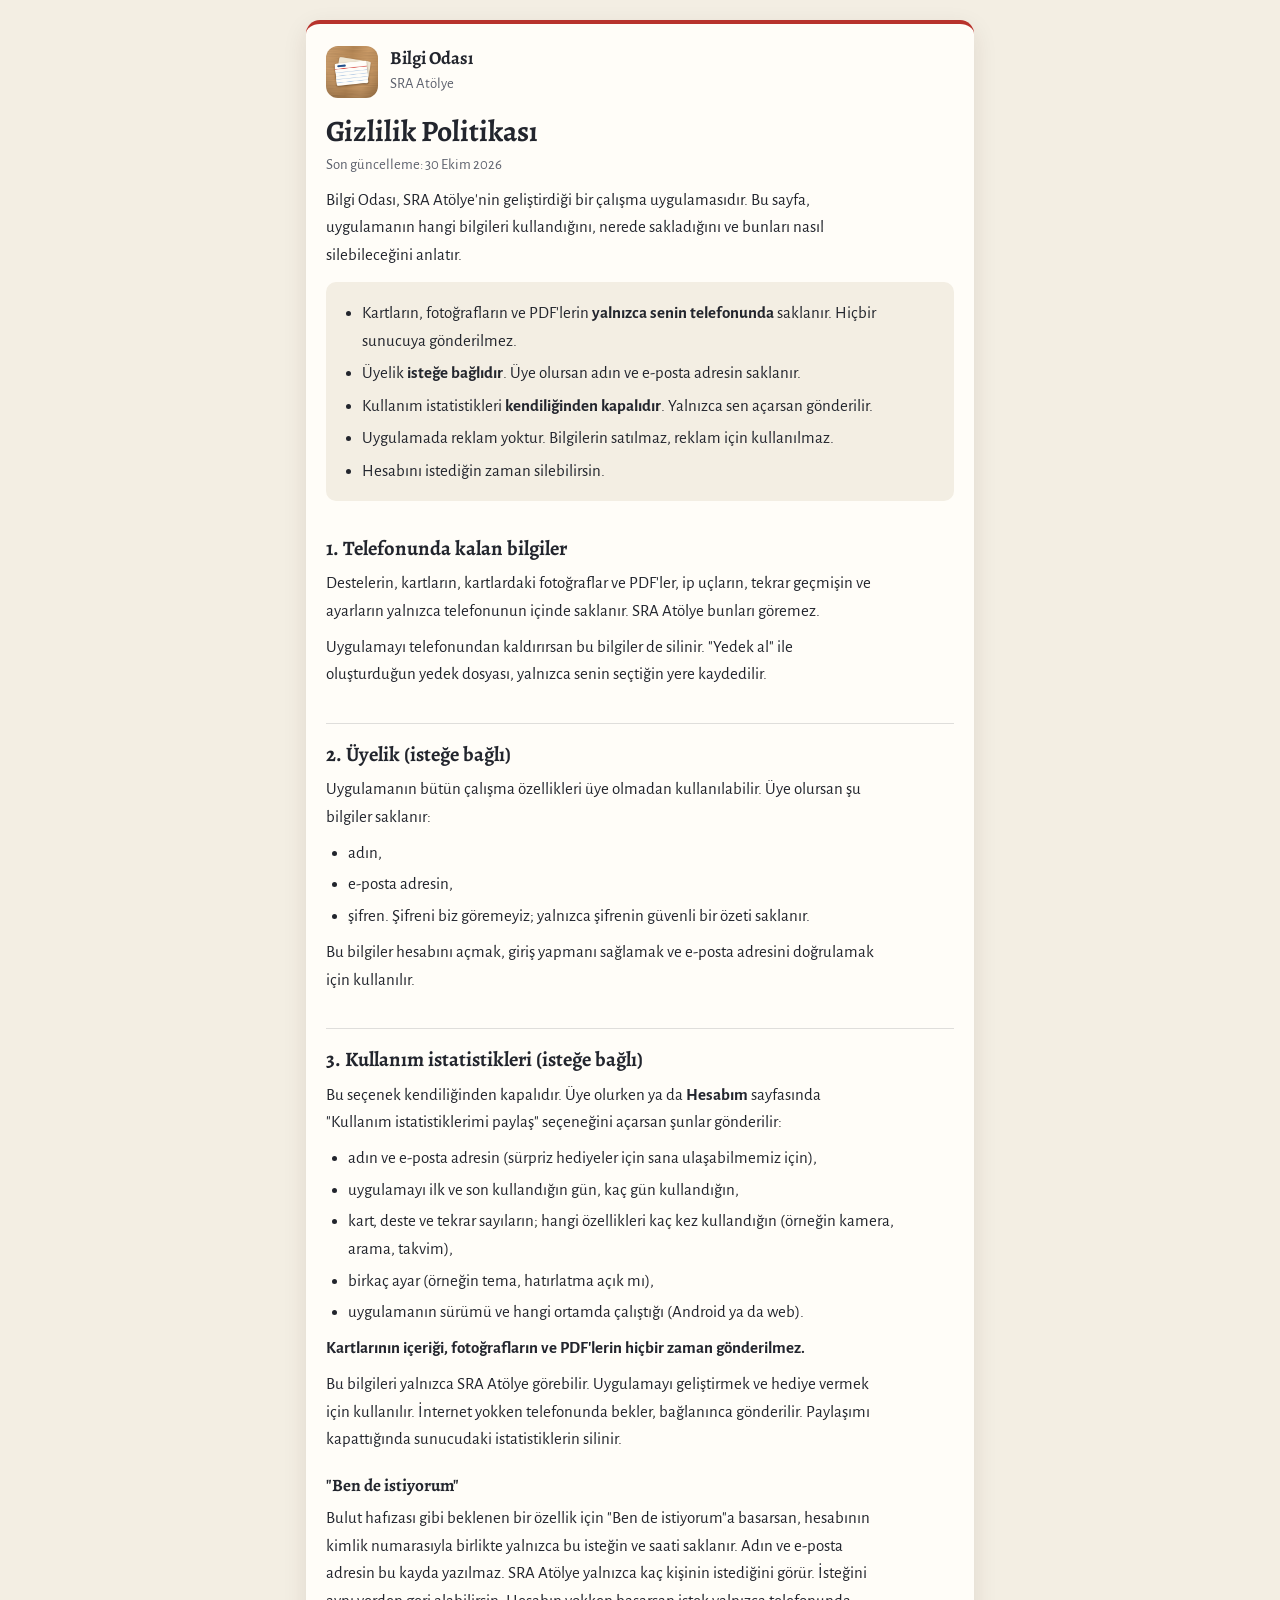
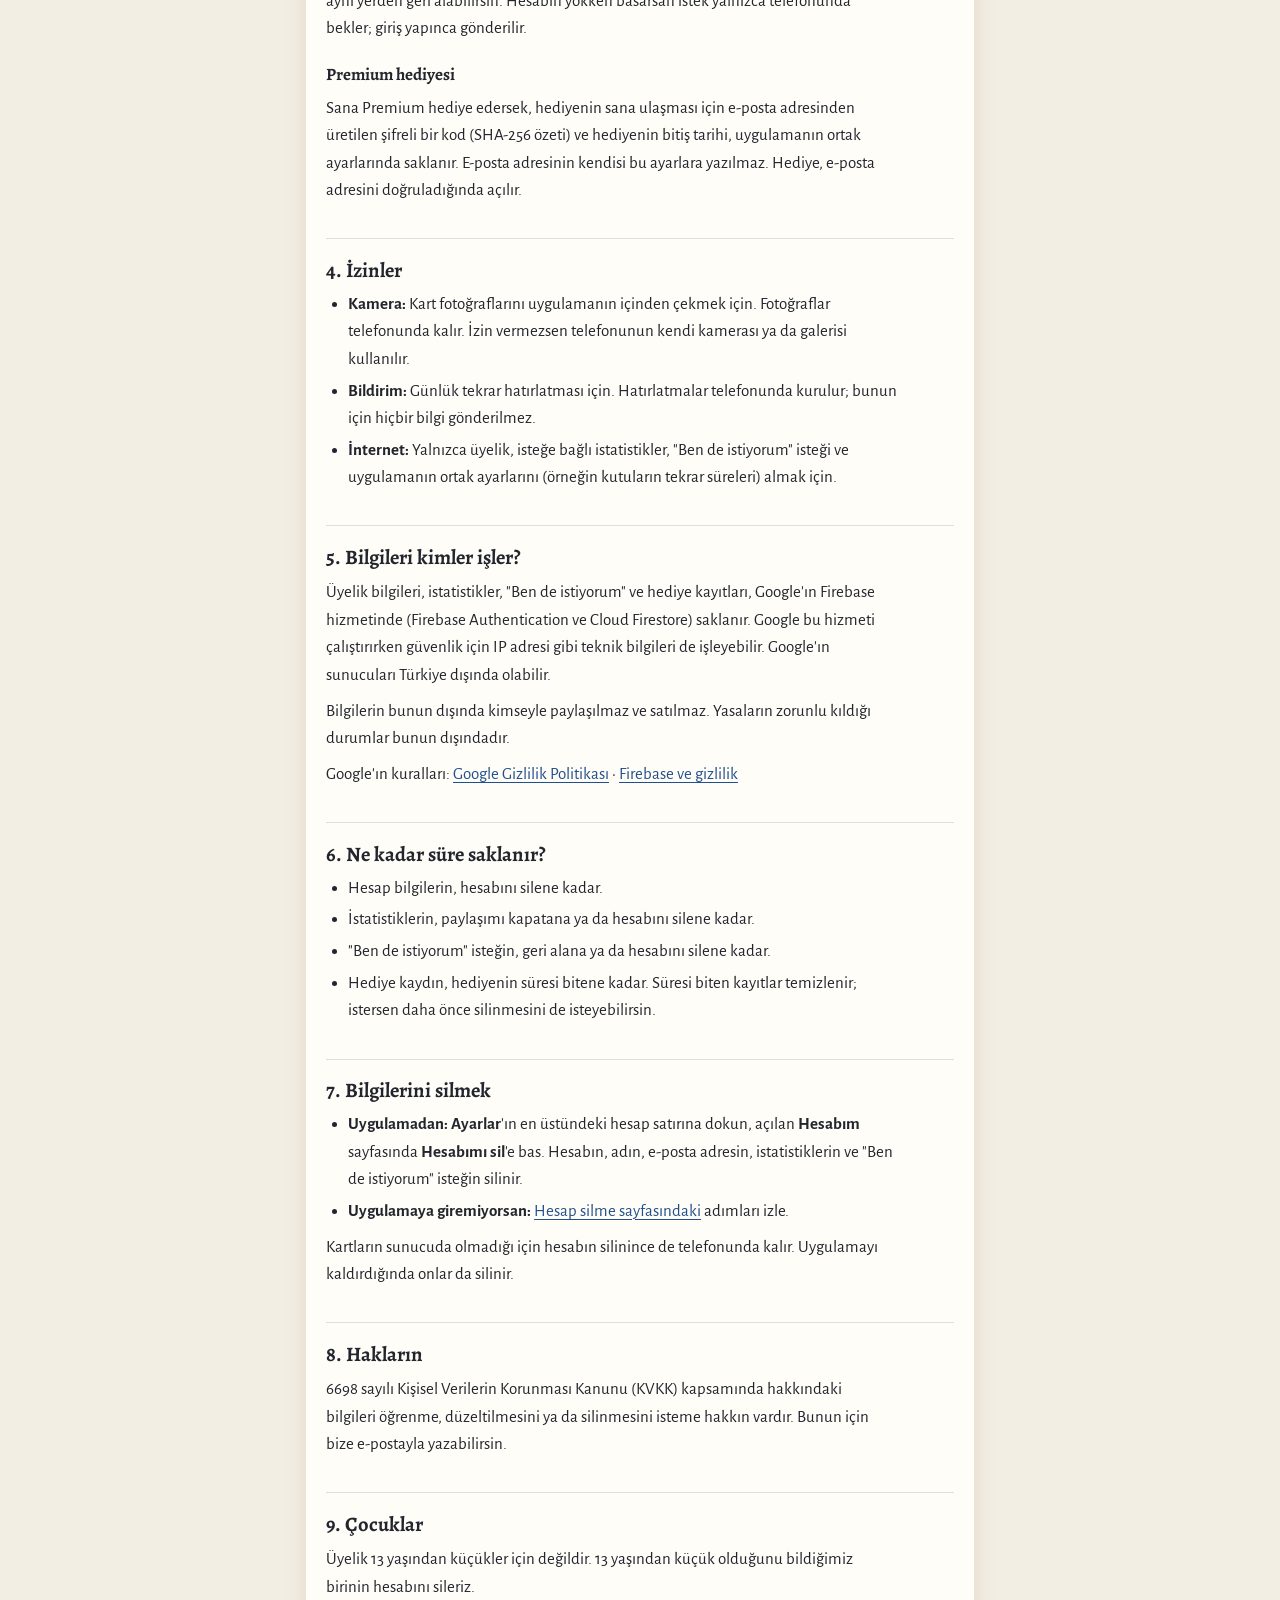
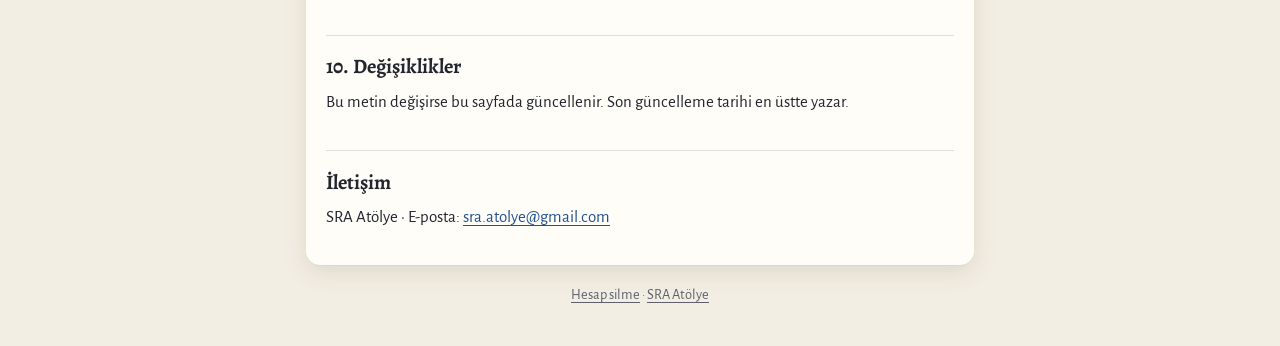
==== bilgi-odasi/gizlilik.html @ 42310b38 "SRA Atölye sitesi: Bilgi Odası gizlilik politikası ve hesap silme sayfaları Kaynak: Bilgi-Odasi depo" ====
<!doctype html>
<html lang="tr">
<head>
<meta charset="utf-8">
<meta name="viewport" content="width=device-width, initial-scale=1">
<title>Bilgi Odası · Gizlilik Politikası</title>
<meta name="description" content="Bilgi Odası uygulamasının hangi bilgileri kullandığı, nerede sakladığı ve nasıl silineceği.">
<link rel="icon" href="simge-64.png">
<link rel="preconnect" href="https://fonts.googleapis.com">
<link rel="preconnect" href="https://fonts.gstatic.com" crossorigin>
<link rel="stylesheet" href="https://fonts.googleapis.com/css2?family=Alegreya:wght@500;700&family=Alegreya+Sans:wght@400;700;800&display=swap">
<link rel="stylesheet" href="../stil.css">
</head>
<body>
<main>
<article class="sayfa">
  <div class="marka"><img src="simge.png" alt="" width="52" height="52"><div><b>Bilgi Odası</b><span>SRA Atölye</span></div></div>
  <h1>Gizlilik Politikası</h1>
  <p class="tarih">Son güncelleme: 30 Ekim 2026</p>
  <p>Bilgi Odası, SRA Atölye'nin geliştirdiği bir çalışma uygulamasıdır. Bu sayfa, uygulamanın hangi bilgileri kullandığını, nerede sakladığını ve bunları nasıl silebileceğini anlatır.</p>

  <ul class="ozet">
    <li>Kartların, fotoğrafların ve PDF'lerin <b>yalnızca senin telefonunda</b> saklanır. Hiçbir sunucuya gönderilmez.</li>
    <li>Üyelik <b>isteğe bağlıdır</b>. Üye olursan adın ve e-posta adresin saklanır.</li>
    <li>Kullanım istatistikleri <b>kendiliğinden kapalıdır</b>. Yalnızca sen açarsan gönderilir.</li>
    <li>Uygulamada reklam yoktur. Bilgilerin satılmaz, reklam için kullanılmaz.</li>
    <li>Hesabını istediğin zaman silebilirsin.</li>
  </ul>

  <h2>1. Telefonunda kalan bilgiler</h2>
  <p>Destelerin, kartların, kartlardaki fotoğraflar ve PDF'ler, ip uçların, tekrar geçmişin ve ayarların yalnızca telefonunun içinde saklanır. SRA Atölye bunları göremez.</p>
  <p>Uygulamayı telefonundan kaldırırsan bu bilgiler de silinir. "Yedek al" ile oluşturduğun yedek dosyası, yalnızca senin seçtiğin yere kaydedilir.</p>

  <h2>2. Üyelik (isteğe bağlı)</h2>
  <p>Uygulamanın bütün çalışma özellikleri üye olmadan kullanılabilir. Üye olursan şu bilgiler saklanır:</p>
  <ul>
    <li>adın,</li>
    <li>e-posta adresin,</li>
    <li>şifren. Şifreni biz göremeyiz; yalnızca şifrenin güvenli bir özeti saklanır.</li>
  </ul>
  <p>Bu bilgiler hesabını açmak, giriş yapmanı sağlamak ve e-posta adresini doğrulamak için kullanılır.</p>

  <h2>3. Kullanım istatistikleri (isteğe bağlı)</h2>
  <p>Bu seçenek kendiliğinden kapalıdır. Üye olurken ya da <span class="yol">Hesabım</span> sayfasında "Kullanım istatistiklerimi paylaş" seçeneğini açarsan şunlar gönderilir:</p>
  <ul>
    <li>adın ve e-posta adresin (sürpriz hediyeler için sana ulaşabilmemiz için),</li>
    <li>uygulamayı ilk ve son kullandığın gün, kaç gün kullandığın,</li>
    <li>kart, deste ve tekrar sayıların; hangi özellikleri kaç kez kullandığın (örneğin kamera, arama, takvim),</li>
    <li>birkaç ayar (örneğin tema, hatırlatma açık mı),</li>
    <li>uygulamanın sürümü ve hangi ortamda çalıştığı (Android ya da web).</li>
  </ul>
  <p><b>Kartlarının içeriği, fotoğrafların ve PDF'lerin hiçbir zaman gönderilmez.</b></p>
  <p>Bu bilgileri yalnızca SRA Atölye görebilir. Uygulamayı geliştirmek ve hediye vermek için kullanılır. İnternet yokken telefonunda bekler, bağlanınca gönderilir. Paylaşımı kapattığında sunucudaki istatistiklerin silinir.</p>

  <h3>"Ben de istiyorum"</h3>
  <p>Bulut hafızası gibi beklenen bir özellik için "Ben de istiyorum"a basarsan, hesabının kimlik numarasıyla birlikte yalnızca bu isteğin ve saati saklanır. Adın ve e-posta adresin bu kayda yazılmaz. SRA Atölye yalnızca kaç kişinin istediğini görür. İsteğini aynı yerden geri alabilirsin. Hesabın yokken basarsan istek yalnızca telefonunda bekler; giriş yapınca gönderilir.</p>

  <h3>Premium hediyesi</h3>
  <p>Sana Premium hediye edersek, hediyenin sana ulaşması için e-posta adresinden üretilen şifreli bir kod (SHA-256 özeti) ve hediyenin bitiş tarihi, uygulamanın ortak ayarlarında saklanır. E-posta adresinin kendisi bu ayarlara yazılmaz. Hediye, e-posta adresini doğruladığında açılır.</p>

  <h2>4. İzinler</h2>
  <ul>
    <li><b>Kamera:</b> Kart fotoğraflarını uygulamanın içinden çekmek için. Fotoğraflar telefonunda kalır. İzin vermezsen telefonunun kendi kamerası ya da galerisi kullanılır.</li>
    <li><b>Bildirim:</b> Günlük tekrar hatırlatması için. Hatırlatmalar telefonunda kurulur; bunun için hiçbir bilgi gönderilmez.</li>
    <li><b>İnternet:</b> Yalnızca üyelik, isteğe bağlı istatistikler, "Ben de istiyorum" isteği ve uygulamanın ortak ayarlarını (örneğin kutuların tekrar süreleri) almak için.</li>
  </ul>

  <h2>5. Bilgileri kimler işler?</h2>
  <p>Üyelik bilgileri, istatistikler, "Ben de istiyorum" ve hediye kayıtları, Google'ın Firebase hizmetinde (Firebase Authentication ve Cloud Firestore) saklanır. Google bu hizmeti çalıştırırken güvenlik için IP adresi gibi teknik bilgileri de işleyebilir. Google'ın sunucuları Türkiye dışında olabilir.</p>
  <p>Bilgilerin bunun dışında kimseyle paylaşılmaz ve satılmaz. Yasaların zorunlu kıldığı durumlar bunun dışındadır.</p>
  <p>Google'ın kuralları: <a href="https://policies.google.com/privacy?hl=tr">Google Gizlilik Politikası</a> · <a href="https://firebase.google.com/support/privacy">Firebase ve gizlilik</a></p>

  <h2>6. Ne kadar süre saklanır?</h2>
  <ul>
    <li>Hesap bilgilerin, hesabını silene kadar.</li>
    <li>İstatistiklerin, paylaşımı kapatana ya da hesabını silene kadar.</li>
    <li>"Ben de istiyorum" isteğin, geri alana ya da hesabını silene kadar.</li>
    <li>Hediye kaydın, hediyenin süresi bitene kadar. Süresi biten kayıtlar temizlenir; istersen daha önce silinmesini de isteyebilirsin.</li>
  </ul>

  <h2 id="silme">7. Bilgilerini silmek</h2>
  <ul>
    <li><b>Uygulamadan:</b> <span class="yol">Ayarlar</span>'ın en üstündeki hesap satırına dokun, açılan <span class="yol">Hesabım</span> sayfasında <span class="yol">Hesabımı sil</span>'e bas. Hesabın, adın, e-posta adresin, istatistiklerin ve "Ben de istiyorum" isteğin silinir.</li>
    <li><b>Uygulamaya giremiyorsan:</b> <a href="hesap-silme.html">Hesap silme sayfasındaki</a> adımları izle.</li>
  </ul>
  <p>Kartların sunucuda olmadığı için hesabın silinince de telefonunda kalır. Uygulamayı kaldırdığında onlar da silinir.</p>

  <h2>8. Hakların</h2>
  <p>6698 sayılı Kişisel Verilerin Korunması Kanunu (KVKK) kapsamında hakkındaki bilgileri öğrenme, düzeltilmesini ya da silinmesini isteme hakkın vardır. Bunun için bize e-postayla yazabilirsin.</p>

  <h2>9. Çocuklar</h2>
  <p>Üyelik 13 yaşından küçükler için değildir. 13 yaşından küçük olduğunu bildiğimiz birinin hesabını sileriz.</p>

  <h2>10. Değişiklikler</h2>
  <p>Bu metin değişirse bu sayfada güncellenir. Son güncelleme tarihi en üstte yazar.</p>

  <h2>İletişim</h2>
  <p>SRA Atölye · E-posta: <a href="mailto:sra.atolye@gmail.com">sra.atolye@gmail.com</a></p>
</article>
<footer><a href="hesap-silme.html">Hesap silme</a> · <a href="../">SRA Atölye</a></footer>
</main>
</body>
</html>
---- stil.css ----
/* SRA Atölye — uygulama sayfaları (gizlilik, hesap silme). Bilgi Odası'nın kâğıt ve mürekkep renkleri. */
:root {
  --paper: #fffdf8;
  --paper-2: #f3eee3;
  --ink: #22252d;
  --ink-2: #5c606c;
  --accent: #b8332c;
  --lapis: #22508c;
  --line: rgba(34, 37, 45, .14);
  --mark: #fff0a6;
  color-scheme: light dark;
}
@media (prefers-color-scheme: dark) {
  :root {
    --paper: #25221e;
    --paper-2: #1c1a17;
    --ink: #f0e9db;
    --ink-2: #bfb5a3;
    --accent: #e07a6c;
    --lapis: #8fb5e8;
    --line: rgba(240, 233, 219, .14);
    --mark: #5c4e12;
  }
}
* { box-sizing: border-box; }
html { -webkit-text-size-adjust: 100%; }
body {
  margin: 0; background: var(--paper-2); color: var(--ink);
  font: 400 1.06rem/1.62 "Alegreya Sans", "Segoe UI", system-ui, -apple-system, sans-serif;
}
main { max-width: 700px; margin: 0 auto; padding: 20px 16px 40px; }
.sayfa {
  background: var(--paper); border-radius: 14px; padding: 22px 20px 26px;
  box-shadow: 0 1px 0 rgba(0, 0, 0, .04), 0 8px 24px rgba(54, 34, 14, .10);
  border-top: 4px solid var(--accent);
}
.marka { display: flex; align-items: center; gap: 12px; margin-bottom: 6px; }
.marka img { width: 52px; height: 52px; border-radius: 12px; flex: none; }
.marka b { display: block; font-family: "Alegreya", Georgia, serif; font-size: 1.15rem; line-height: 1.2; }
.marka span { color: var(--ink-2); font-size: .92rem; }
h1, h2, h3 { font-family: "Alegreya", "Iowan Old Style", Georgia, serif; line-height: 1.22; text-wrap: balance; }
h1 { font-size: 1.85rem; margin: .5em 0 .15em; }
h2 { font-size: 1.28rem; margin: 1.7em 0 .35em; padding-top: .9em; border-top: 1px solid var(--line); }
h2:first-of-type { border-top: 0; padding-top: 0; }
h3 { font-size: 1.08rem; margin: 1.3em 0 .3em; }
p, li { max-width: 62ch; }
p { margin: .5em 0; }
ul, ol { margin: .4em 0; padding-left: 1.3em; }
li { margin: .25em 0; }
.tarih { color: var(--ink-2); font-size: .92rem; margin-top: 0; }
.ozet { background: var(--paper-2); border-radius: 10px; padding: 12px 16px 12px 36px; margin: 14px 0 6px; }
.ozet li { margin: .3em 0; }
.adimlar { counter-reset: adim; list-style: none; padding: 0; display: grid; gap: 8px; }
.adimlar li { counter-increment: adim; display: grid; grid-template-columns: 30px minmax(0, 1fr); gap: 10px; align-items: start; }
.adimlar li::before {
  content: counter(adim); width: 30px; height: 30px; border-radius: 50%; display: grid; place-items: center;
  background: var(--lapis); color: var(--paper); font-weight: 800; font-size: .95rem; line-height: 1;
}
.yol { font-weight: 700; }
.not { border-left: 4px solid var(--lapis); background: var(--paper-2); padding: 10px 14px; border-radius: 0 10px 10px 0; margin: 12px 0; }
.ph { background: var(--mark); color: var(--ink); padding: 0 5px; border-radius: 4px; font-weight: 700; }
a { color: var(--lapis); text-underline-offset: 3px; }
a:focus-visible { outline: 3px solid var(--lapis); outline-offset: 2px; border-radius: 3px; }
.baglantilar { display: grid; gap: 10px; margin-top: 14px; }
.baglantilar a {
  display: block; padding: 12px 14px; border-radius: 10px; background: var(--paper-2); color: var(--ink);
  text-decoration: none; font-weight: 700; border: 1px solid var(--line);
}
.baglantilar a span { display: block; font-weight: 400; color: var(--ink-2); font-size: .94rem; }
footer { color: var(--ink-2); font-size: .9rem; text-align: center; margin-top: 18px; }
footer a { color: inherit; }
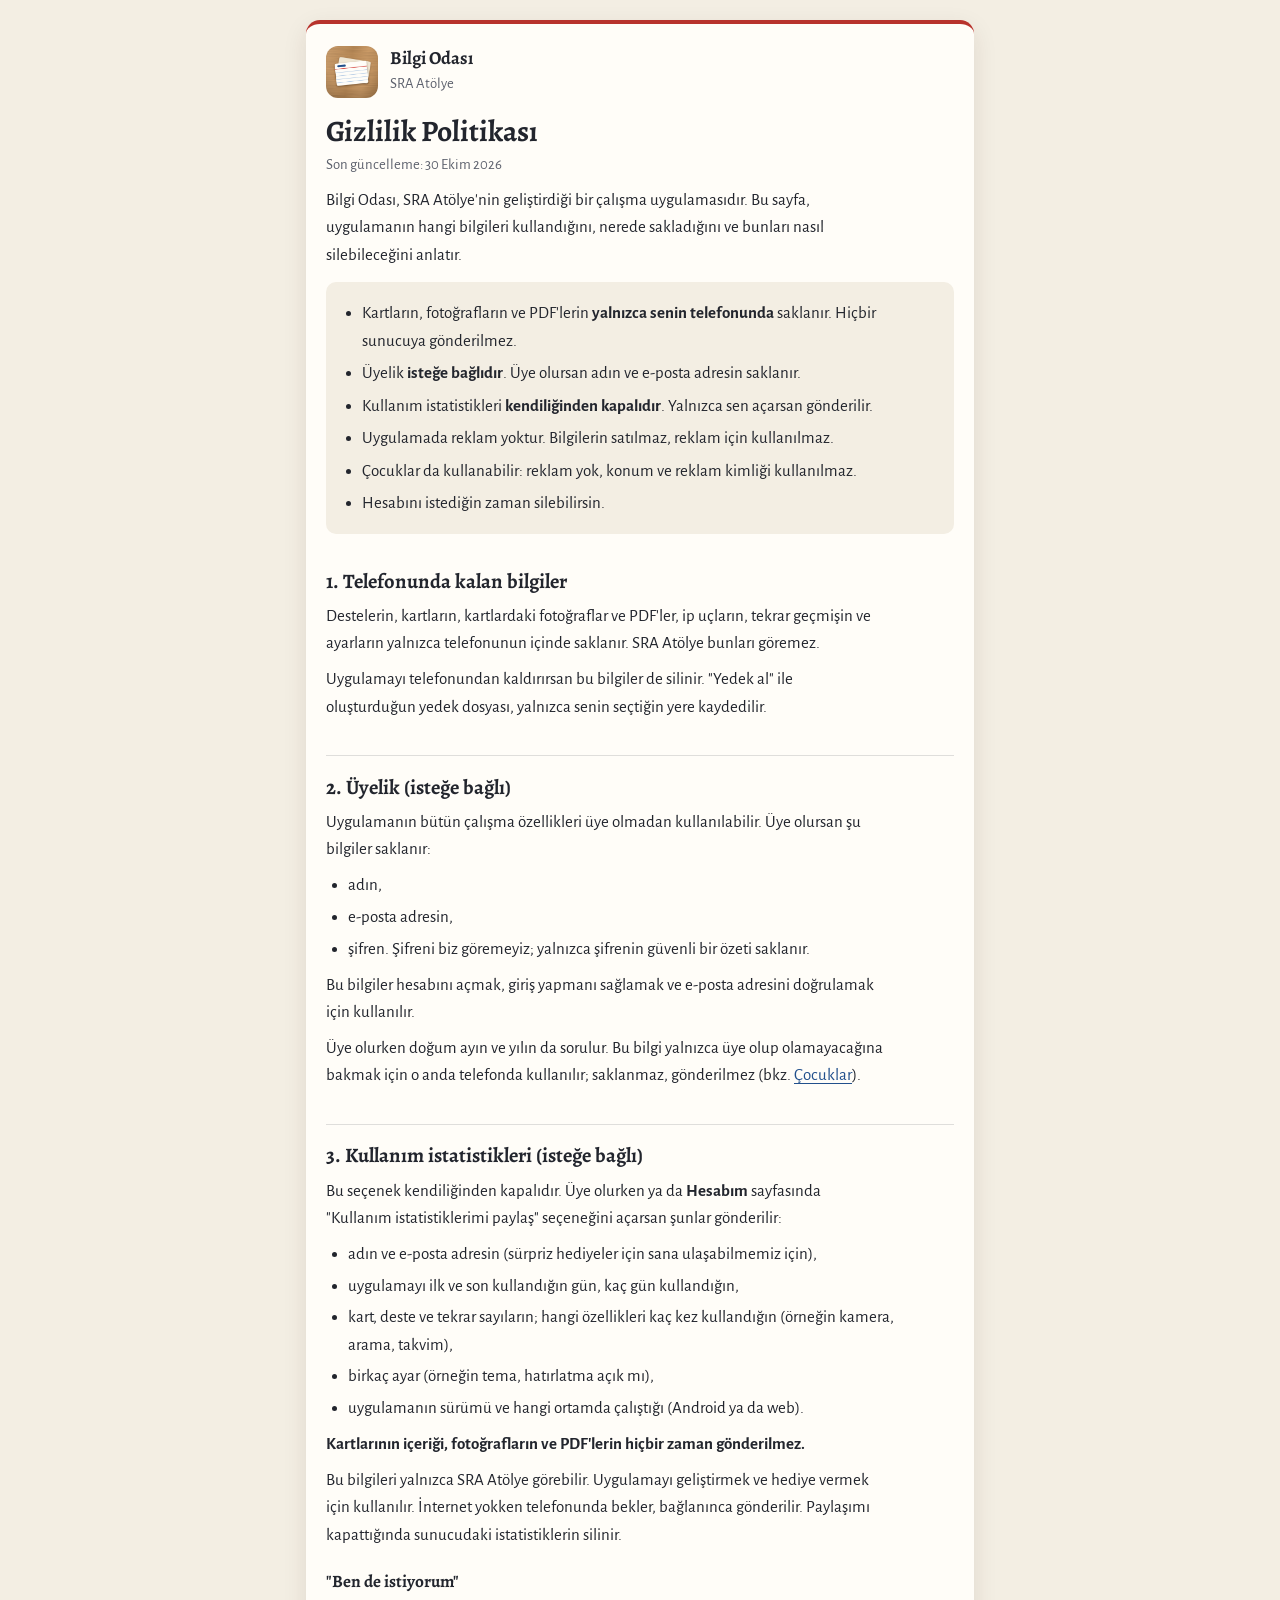
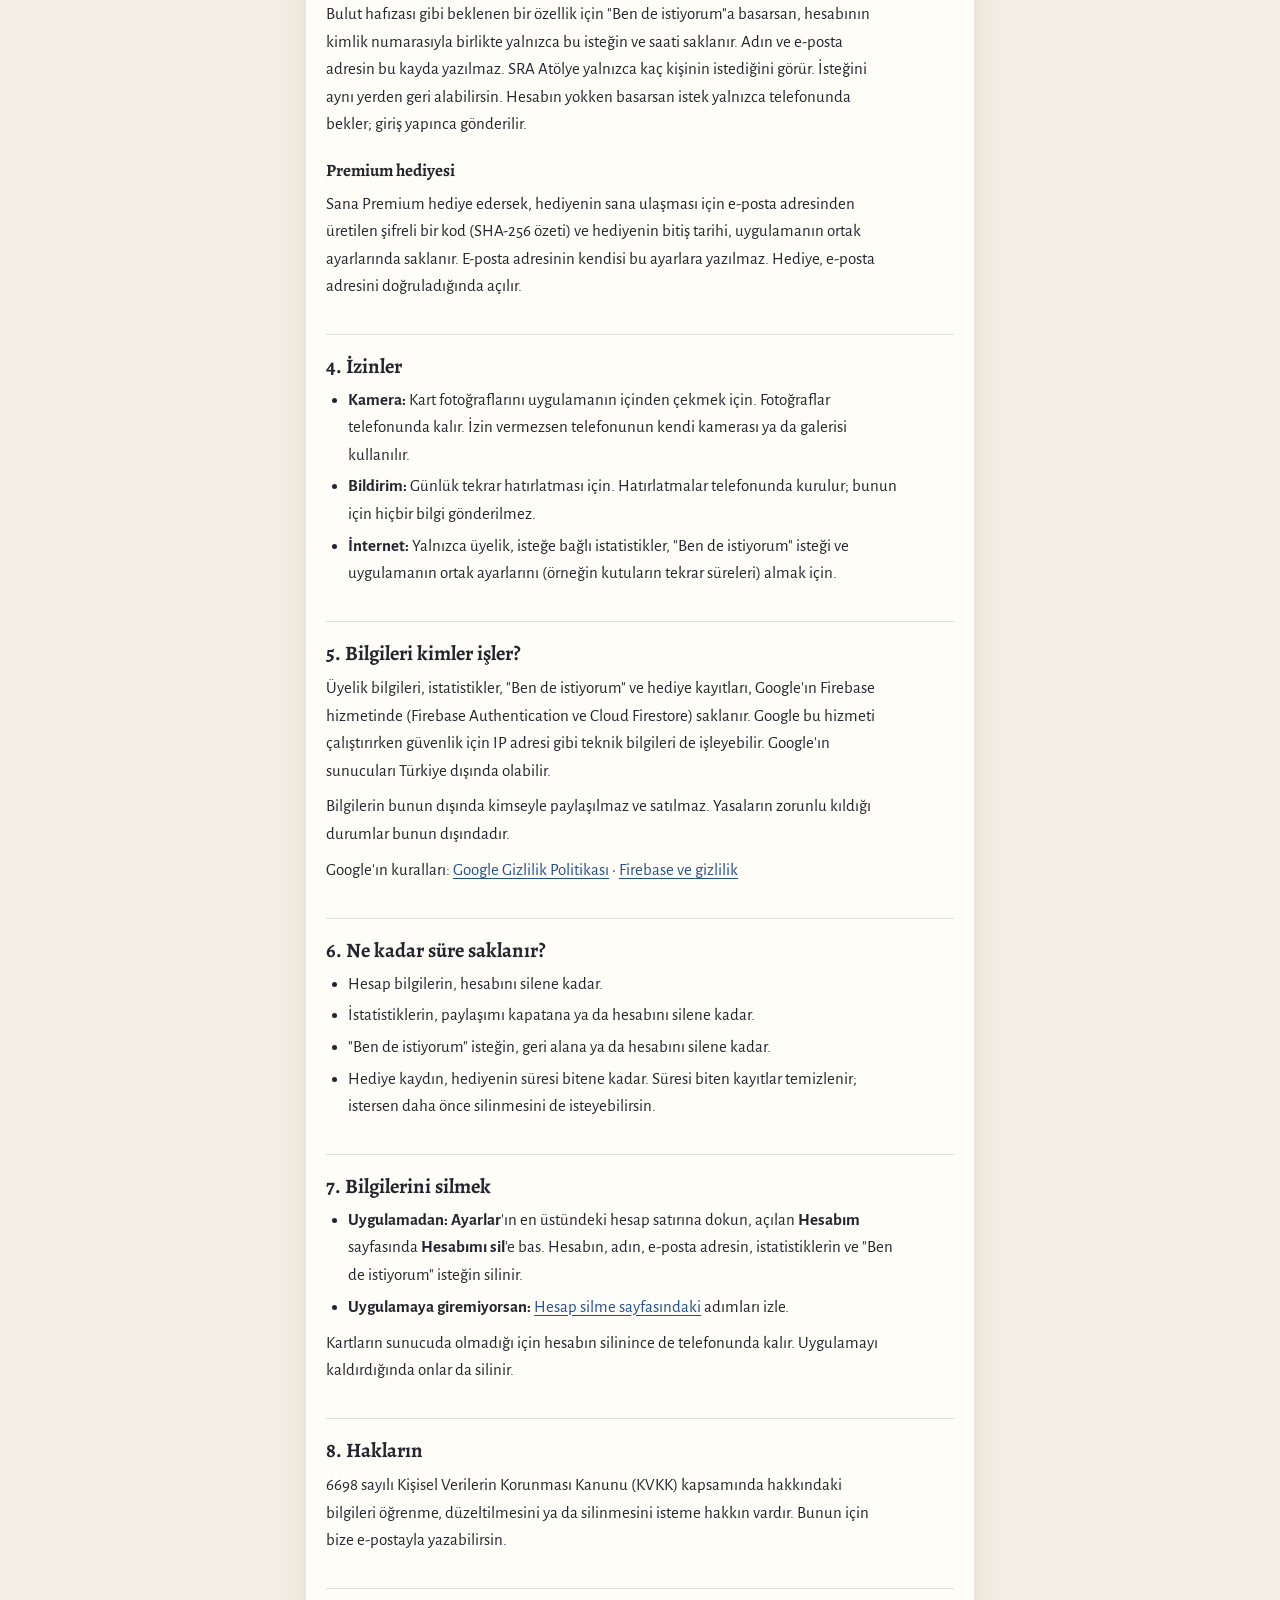
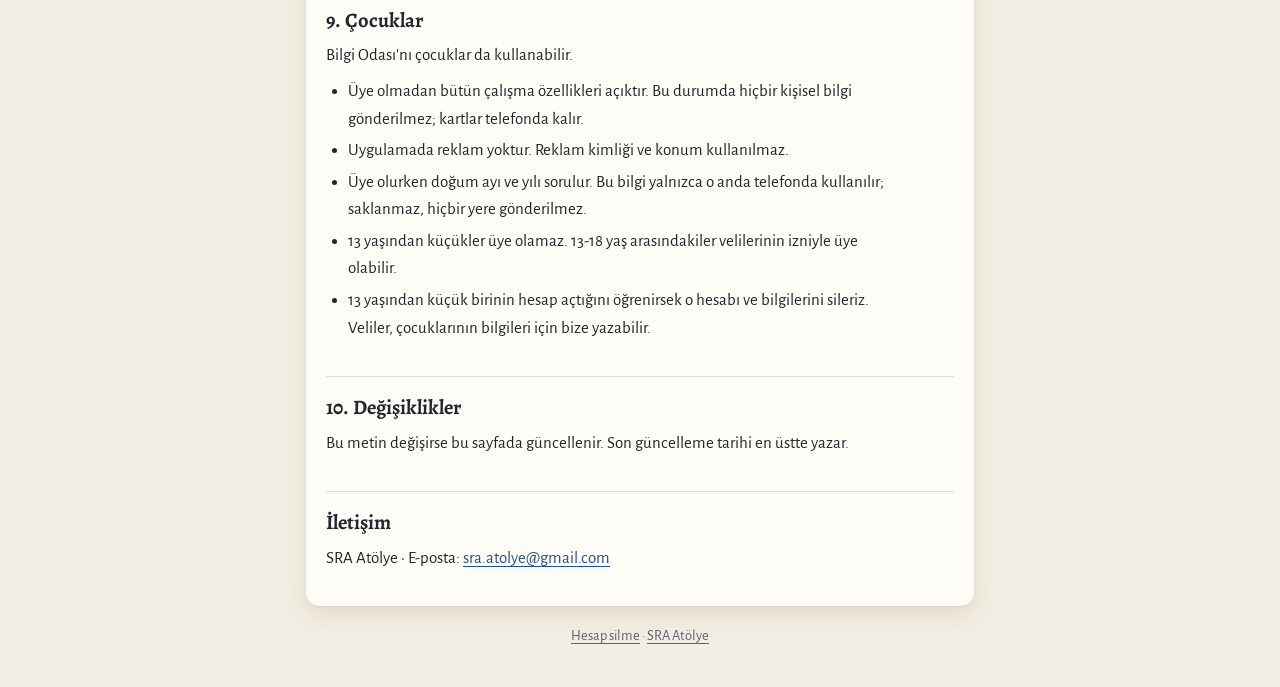
==== commit 5ec8afa3: "Gizlilik politikası: çocuklar bölümü, yaş sorusu, Ben de istiyorum Co-Authored-By: Claude Opus 5.5 <" ====
--- a/bilgi-odasi/gizlilik.html
+++ b/bilgi-odasi/gizlilik.html
@@ -24,6 +24,7 @@
     <li>Üyelik <b>isteğe bağlıdır</b>. Üye olursan adın ve e-posta adresin saklanır.</li>
     <li>Kullanım istatistikleri <b>kendiliğinden kapalıdır</b>. Yalnızca sen açarsan gönderilir.</li>
     <li>Uygulamada reklam yoktur. Bilgilerin satılmaz, reklam için kullanılmaz.</li>
+    <li>Çocuklar da kullanabilir: reklam yok, konum ve reklam kimliği kullanılmaz.</li>
     <li>Hesabını istediğin zaman silebilirsin.</li>
   </ul>
 
@@ -39,6 +40,7 @@
     <li>şifren. Şifreni biz göremeyiz; yalnızca şifrenin güvenli bir özeti saklanır.</li>
   </ul>
   <p>Bu bilgiler hesabını açmak, giriş yapmanı sağlamak ve e-posta adresini doğrulamak için kullanılır.</p>
+  <p>Üye olurken doğum ayın ve yılın da sorulur. Bu bilgi yalnızca üye olup olamayacağına bakmak için o anda telefonda kullanılır; saklanmaz, gönderilmez (bkz. <a href="#cocuklar">Çocuklar</a>).</p>
 
   <h2>3. Kullanım istatistikleri (isteğe bağlı)</h2>
   <p>Bu seçenek kendiliğinden kapalıdır. Üye olurken ya da <span class="yol">Hesabım</span> sayfasında "Kullanım istatistiklerimi paylaş" seçeneğini açarsan şunlar gönderilir:</p>
@@ -88,8 +90,15 @@
   <h2>8. Hakların</h2>
   <p>6698 sayılı Kişisel Verilerin Korunması Kanunu (KVKK) kapsamında hakkındaki bilgileri öğrenme, düzeltilmesini ya da silinmesini isteme hakkın vardır. Bunun için bize e-postayla yazabilirsin.</p>
 
-  <h2>9. Çocuklar</h2>
-  <p>Üyelik 13 yaşından küçükler için değildir. 13 yaşından küçük olduğunu bildiğimiz birinin hesabını sileriz.</p>
+  <h2 id="cocuklar">9. Çocuklar</h2>
+  <p>Bilgi Odası'nı çocuklar da kullanabilir.</p>
+  <ul>
+    <li>Üye olmadan bütün çalışma özellikleri açıktır. Bu durumda hiçbir kişisel bilgi gönderilmez; kartlar telefonda kalır.</li>
+    <li>Uygulamada reklam yoktur. Reklam kimliği ve konum kullanılmaz.</li>
+    <li>Üye olurken doğum ayı ve yılı sorulur. Bu bilgi yalnızca o anda telefonda kullanılır; saklanmaz, hiçbir yere gönderilmez.</li>
+    <li>13 yaşından küçükler üye olamaz. 13-18 yaş arasındakiler velilerinin izniyle üye olabilir.</li>
+    <li>13 yaşından küçük birinin hesap açtığını öğrenirsek o hesabı ve bilgilerini sileriz. Veliler, çocuklarının bilgileri için bize yazabilir.</li>
+  </ul>
 
   <h2>10. Değişiklikler</h2>
   <p>Bu metin değişirse bu sayfada güncellenir. Son güncelleme tarihi en üstte yazar.</p>
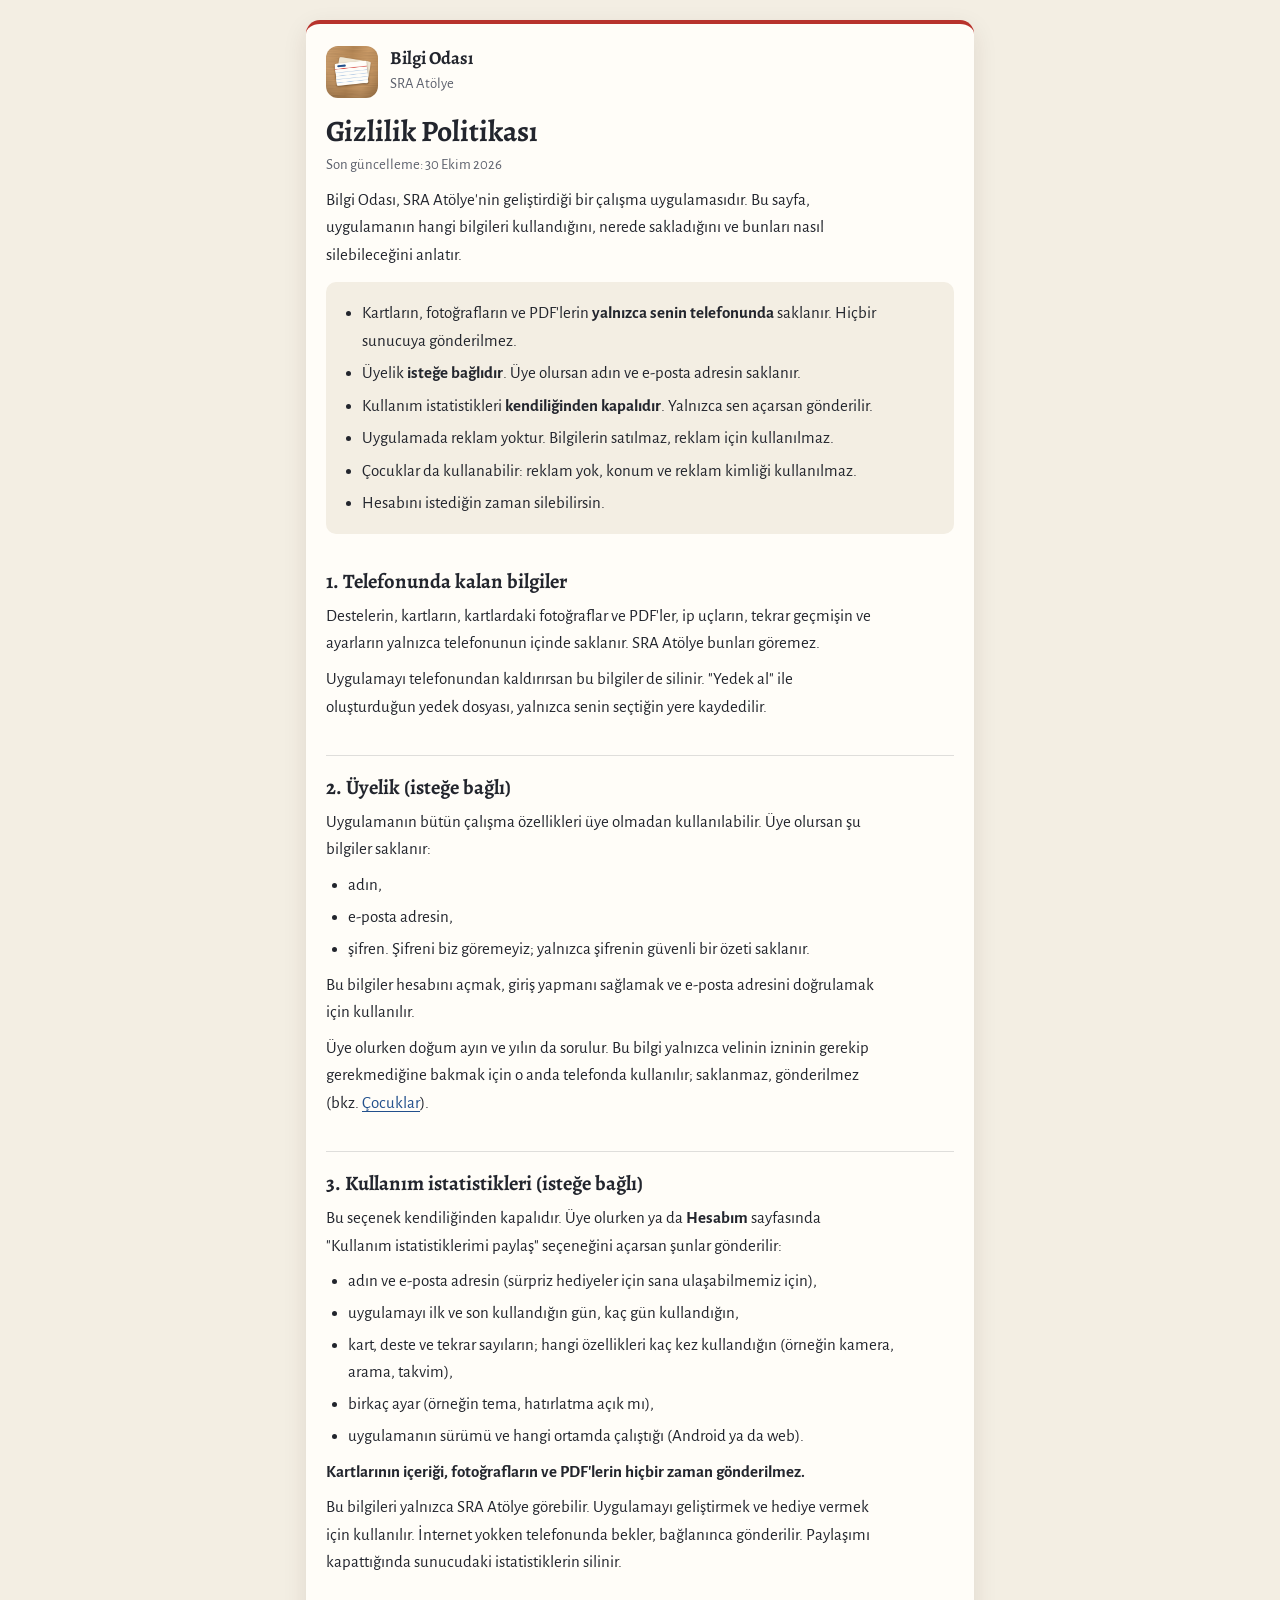
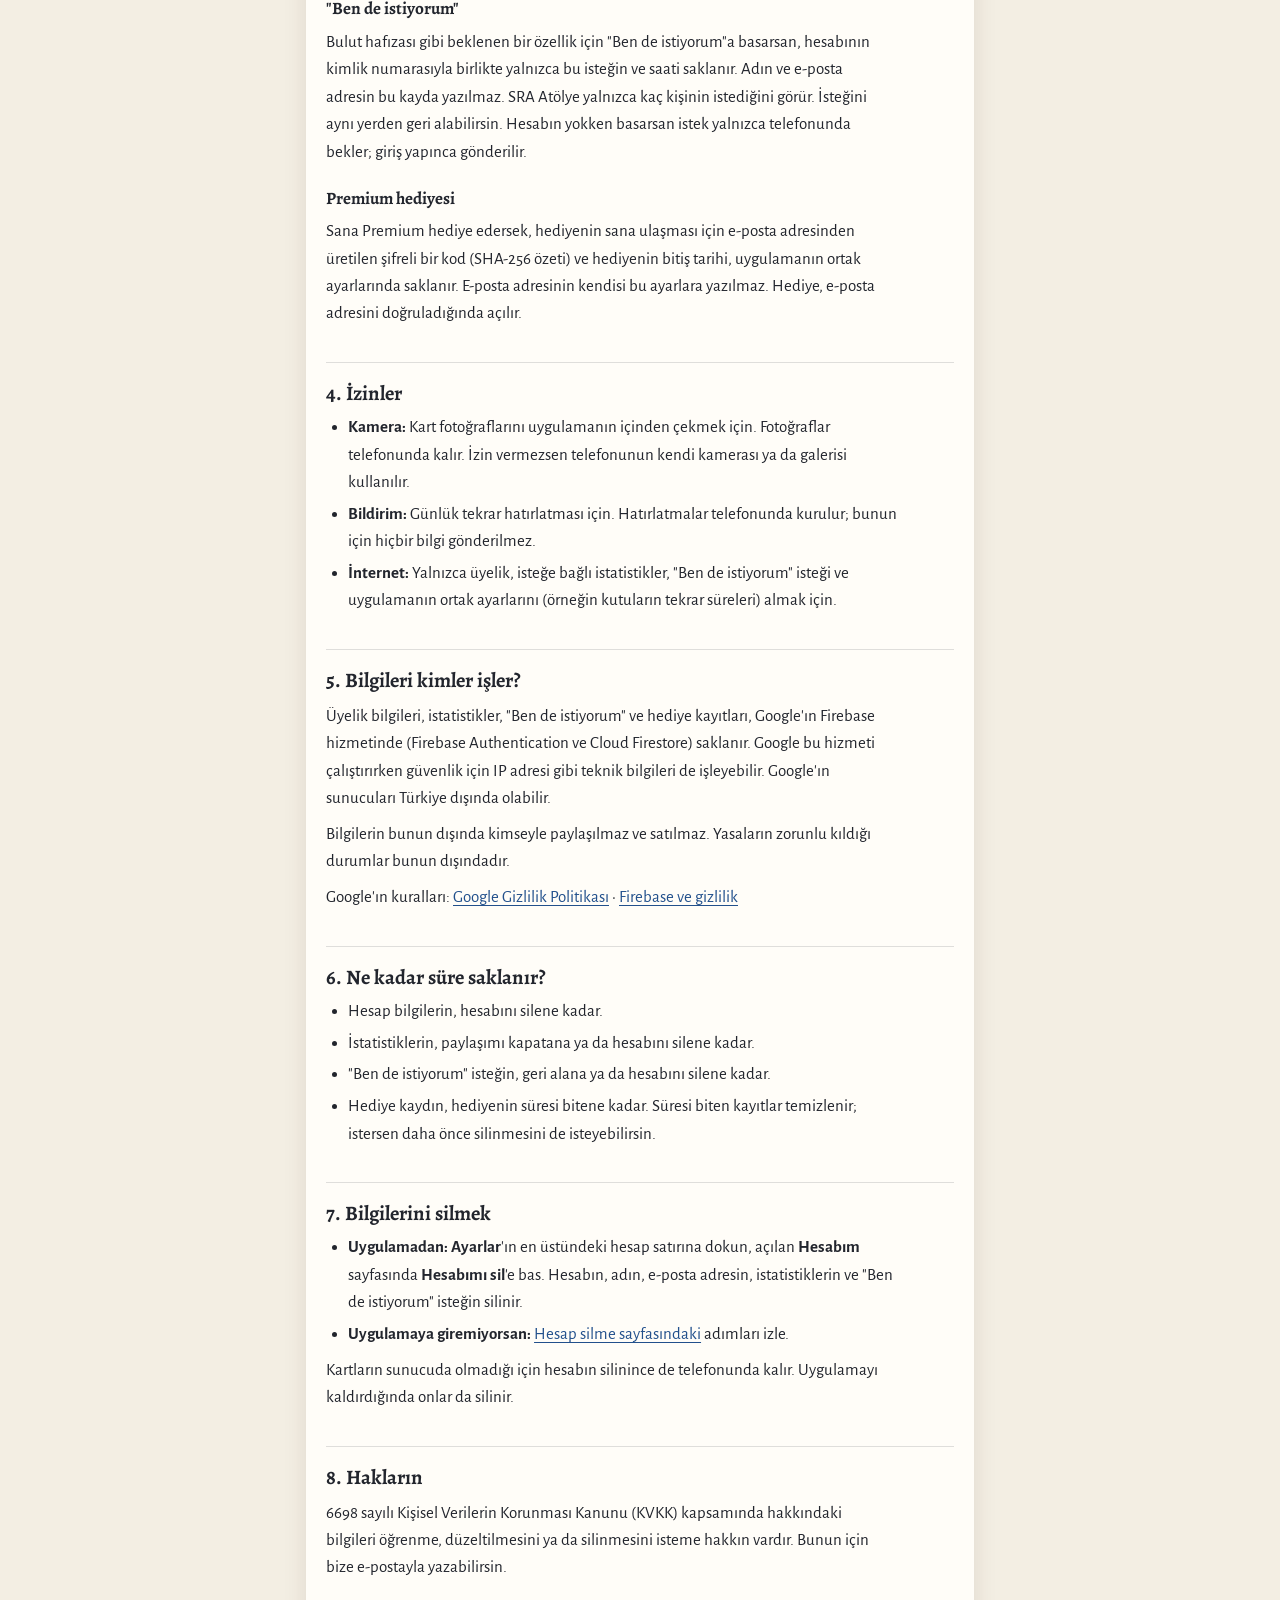
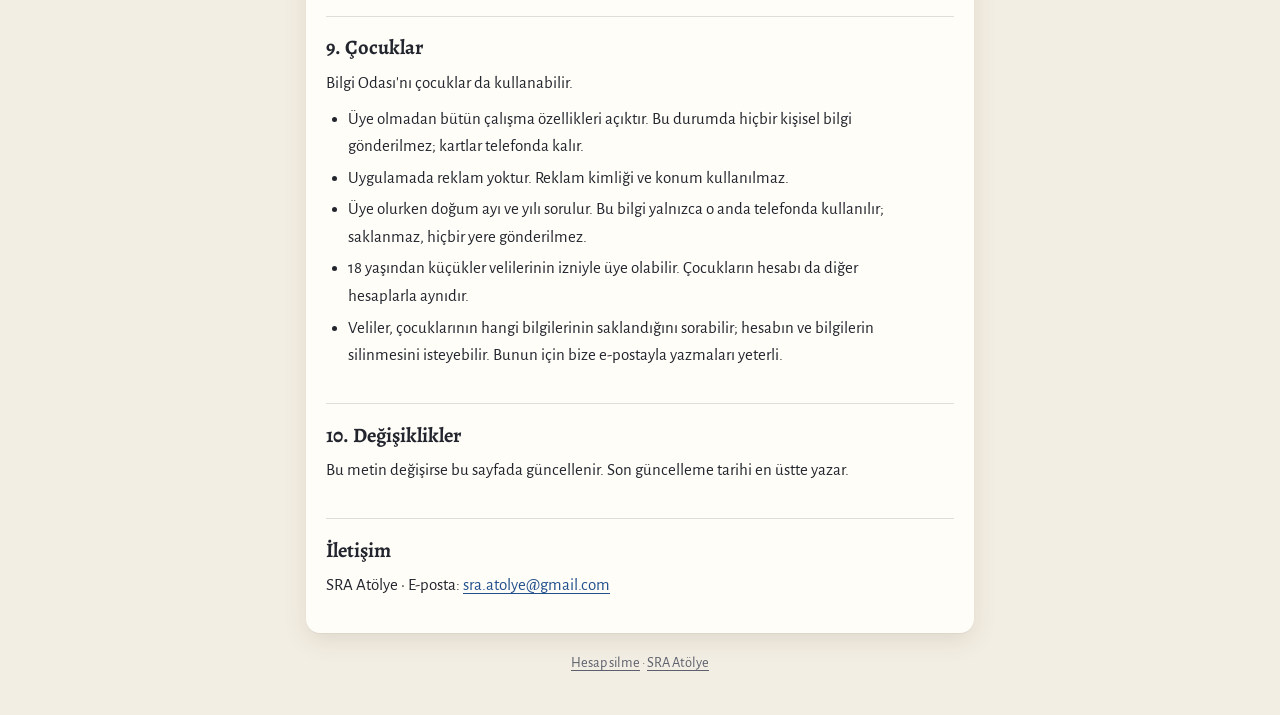
==== commit cc9057c3: "Gizlilik politikası: 18 yaşından küçükler velinin izniyle üye olur Co-Authored-By: Claude Opus 5.5 <" ====
--- a/bilgi-odasi/gizlilik.html
+++ b/bilgi-odasi/gizlilik.html
@@ -40,7 +40,7 @@
     <li>şifren. Şifreni biz göremeyiz; yalnızca şifrenin güvenli bir özeti saklanır.</li>
   </ul>
   <p>Bu bilgiler hesabını açmak, giriş yapmanı sağlamak ve e-posta adresini doğrulamak için kullanılır.</p>
-  <p>Üye olurken doğum ayın ve yılın da sorulur. Bu bilgi yalnızca üye olup olamayacağına bakmak için o anda telefonda kullanılır; saklanmaz, gönderilmez (bkz. <a href="#cocuklar">Çocuklar</a>).</p>
+  <p>Üye olurken doğum ayın ve yılın da sorulur. Bu bilgi yalnızca velinin izninin gerekip gerekmediğine bakmak için o anda telefonda kullanılır; saklanmaz, gönderilmez (bkz. <a href="#cocuklar">Çocuklar</a>).</p>
 
   <h2>3. Kullanım istatistikleri (isteğe bağlı)</h2>
   <p>Bu seçenek kendiliğinden kapalıdır. Üye olurken ya da <span class="yol">Hesabım</span> sayfasında "Kullanım istatistiklerimi paylaş" seçeneğini açarsan şunlar gönderilir:</p>
@@ -96,8 +96,8 @@
     <li>Üye olmadan bütün çalışma özellikleri açıktır. Bu durumda hiçbir kişisel bilgi gönderilmez; kartlar telefonda kalır.</li>
     <li>Uygulamada reklam yoktur. Reklam kimliği ve konum kullanılmaz.</li>
     <li>Üye olurken doğum ayı ve yılı sorulur. Bu bilgi yalnızca o anda telefonda kullanılır; saklanmaz, hiçbir yere gönderilmez.</li>
-    <li>13 yaşından küçükler üye olamaz. 13-18 yaş arasındakiler velilerinin izniyle üye olabilir.</li>
-    <li>13 yaşından küçük birinin hesap açtığını öğrenirsek o hesabı ve bilgilerini sileriz. Veliler, çocuklarının bilgileri için bize yazabilir.</li>
+    <li>18 yaşından küçükler velilerinin izniyle üye olabilir. Çocukların hesabı da diğer hesaplarla aynıdır.</li>
+    <li>Veliler, çocuklarının hangi bilgilerinin saklandığını sorabilir; hesabın ve bilgilerin silinmesini isteyebilir. Bunun için bize e-postayla yazmaları yeterli.</li>
   </ul>
 
   <h2>10. Değişiklikler</h2>
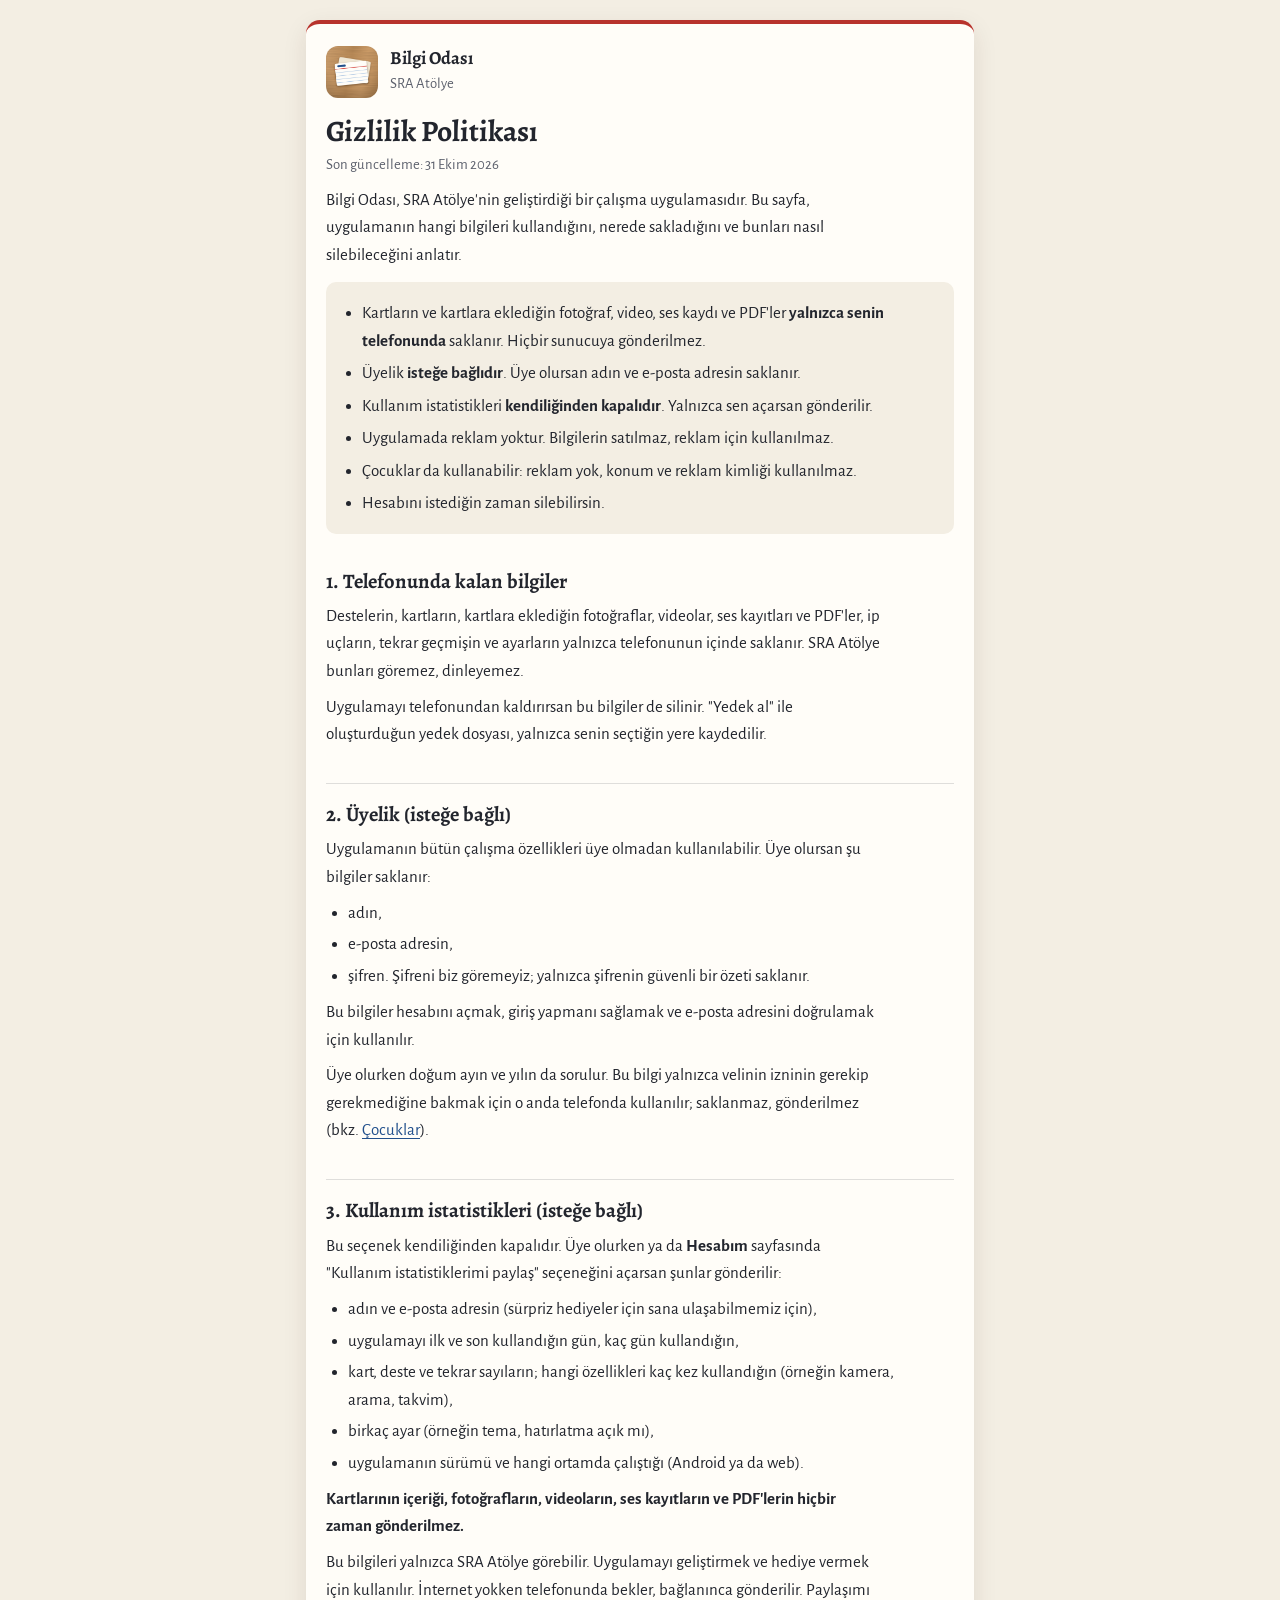
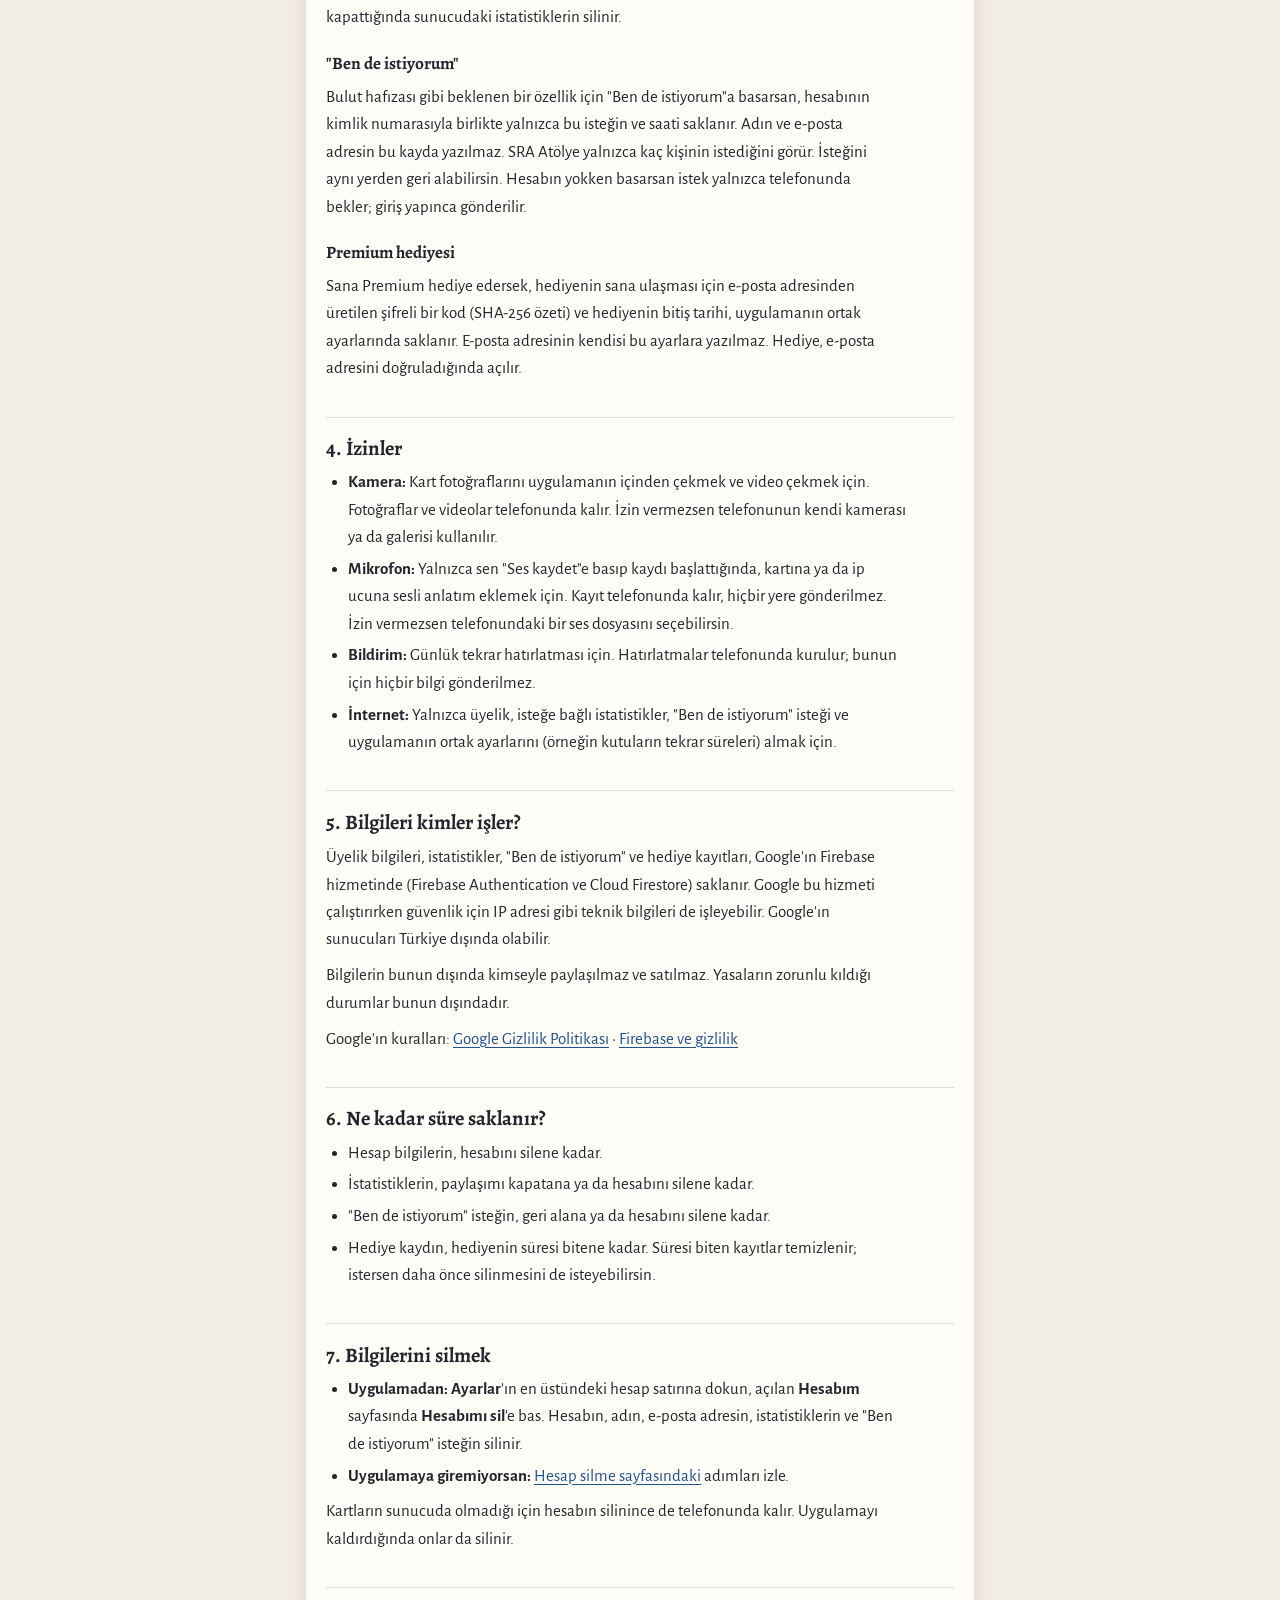
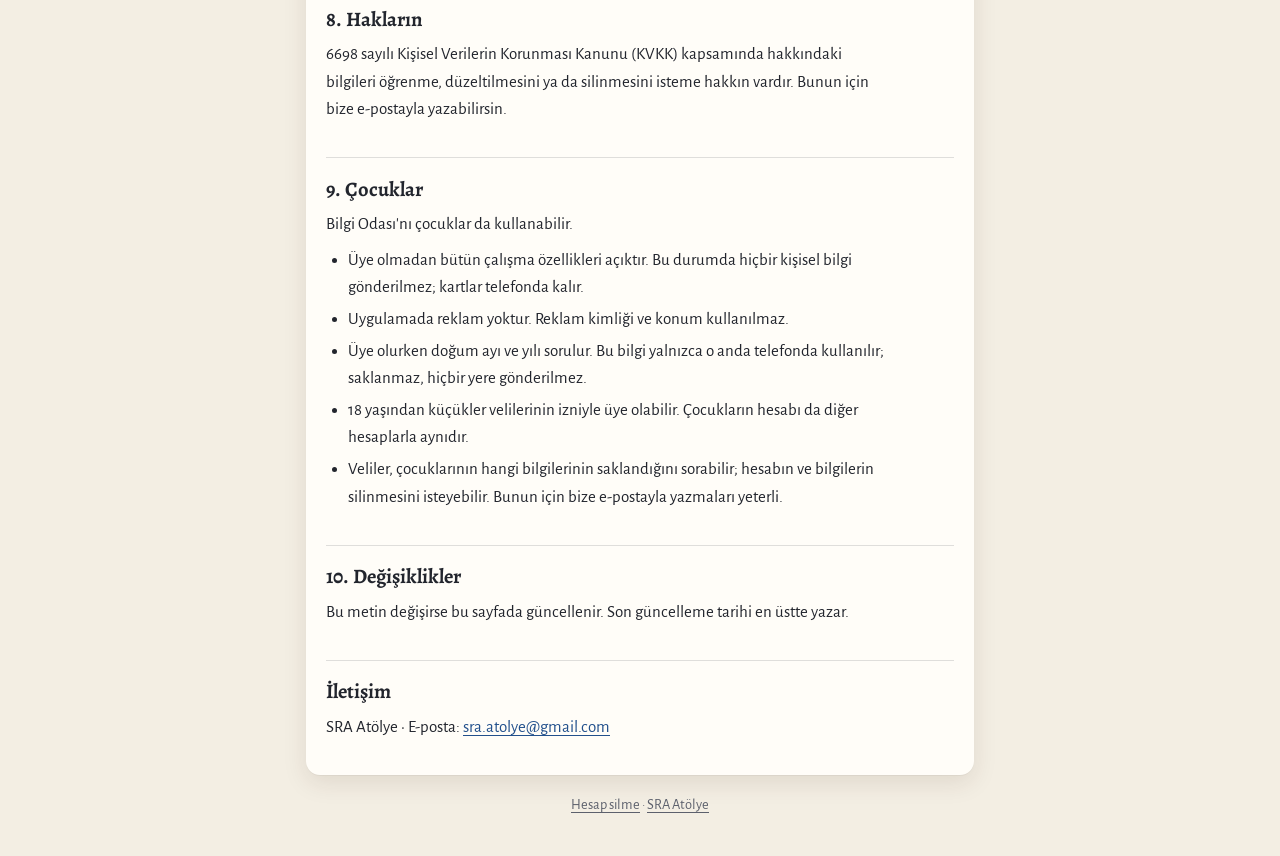
==== commit 01518659: "Gizlilik politikası: mikrofon izni, video ve ses kayıtları telefonda kalır Co-Authored-By: Claude Op" ====
--- a/bilgi-odasi/gizlilik.html
+++ b/bilgi-odasi/gizlilik.html
@@ -16,11 +16,11 @@
 <article class="sayfa">
   <div class="marka"><img src="simge.png" alt="" width="52" height="52"><div><b>Bilgi Odası</b><span>SRA Atölye</span></div></div>
   <h1>Gizlilik Politikası</h1>
-  <p class="tarih">Son güncelleme: 30 Ekim 2026</p>
+  <p class="tarih">Son güncelleme: 31 Ekim 2026</p>
   <p>Bilgi Odası, SRA Atölye'nin geliştirdiği bir çalışma uygulamasıdır. Bu sayfa, uygulamanın hangi bilgileri kullandığını, nerede sakladığını ve bunları nasıl silebileceğini anlatır.</p>
 
   <ul class="ozet">
-    <li>Kartların, fotoğrafların ve PDF'lerin <b>yalnızca senin telefonunda</b> saklanır. Hiçbir sunucuya gönderilmez.</li>
+    <li>Kartların ve kartlara eklediğin fotoğraf, video, ses kaydı ve PDF'ler <b>yalnızca senin telefonunda</b> saklanır. Hiçbir sunucuya gönderilmez.</li>
     <li>Üyelik <b>isteğe bağlıdır</b>. Üye olursan adın ve e-posta adresin saklanır.</li>
     <li>Kullanım istatistikleri <b>kendiliğinden kapalıdır</b>. Yalnızca sen açarsan gönderilir.</li>
     <li>Uygulamada reklam yoktur. Bilgilerin satılmaz, reklam için kullanılmaz.</li>
@@ -29,7 +29,7 @@
   </ul>
 
   <h2>1. Telefonunda kalan bilgiler</h2>
-  <p>Destelerin, kartların, kartlardaki fotoğraflar ve PDF'ler, ip uçların, tekrar geçmişin ve ayarların yalnızca telefonunun içinde saklanır. SRA Atölye bunları göremez.</p>
+  <p>Destelerin, kartların, kartlara eklediğin fotoğraflar, videolar, ses kayıtları ve PDF'ler, ip uçların, tekrar geçmişin ve ayarların yalnızca telefonunun içinde saklanır. SRA Atölye bunları göremez, dinleyemez.</p>
   <p>Uygulamayı telefonundan kaldırırsan bu bilgiler de silinir. "Yedek al" ile oluşturduğun yedek dosyası, yalnızca senin seçtiğin yere kaydedilir.</p>
 
   <h2>2. Üyelik (isteğe bağlı)</h2>
@@ -51,7 +51,7 @@
     <li>birkaç ayar (örneğin tema, hatırlatma açık mı),</li>
     <li>uygulamanın sürümü ve hangi ortamda çalıştığı (Android ya da web).</li>
   </ul>
-  <p><b>Kartlarının içeriği, fotoğrafların ve PDF'lerin hiçbir zaman gönderilmez.</b></p>
+  <p><b>Kartlarının içeriği, fotoğrafların, videoların, ses kayıtların ve PDF'lerin hiçbir zaman gönderilmez.</b></p>
   <p>Bu bilgileri yalnızca SRA Atölye görebilir. Uygulamayı geliştirmek ve hediye vermek için kullanılır. İnternet yokken telefonunda bekler, bağlanınca gönderilir. Paylaşımı kapattığında sunucudaki istatistiklerin silinir.</p>
 
   <h3>"Ben de istiyorum"</h3>
@@ -62,7 +62,8 @@
 
   <h2>4. İzinler</h2>
   <ul>
-    <li><b>Kamera:</b> Kart fotoğraflarını uygulamanın içinden çekmek için. Fotoğraflar telefonunda kalır. İzin vermezsen telefonunun kendi kamerası ya da galerisi kullanılır.</li>
+    <li><b>Kamera:</b> Kart fotoğraflarını uygulamanın içinden çekmek ve video çekmek için. Fotoğraflar ve videolar telefonunda kalır. İzin vermezsen telefonunun kendi kamerası ya da galerisi kullanılır.</li>
+    <li><b>Mikrofon:</b> Yalnızca sen "Ses kaydet"e basıp kaydı başlattığında, kartına ya da ip ucuna sesli anlatım eklemek için. Kayıt telefonunda kalır, hiçbir yere gönderilmez. İzin vermezsen telefonundaki bir ses dosyasını seçebilirsin.</li>
     <li><b>Bildirim:</b> Günlük tekrar hatırlatması için. Hatırlatmalar telefonunda kurulur; bunun için hiçbir bilgi gönderilmez.</li>
     <li><b>İnternet:</b> Yalnızca üyelik, isteğe bağlı istatistikler, "Ben de istiyorum" isteği ve uygulamanın ortak ayarlarını (örneğin kutuların tekrar süreleri) almak için.</li>
   </ul>
